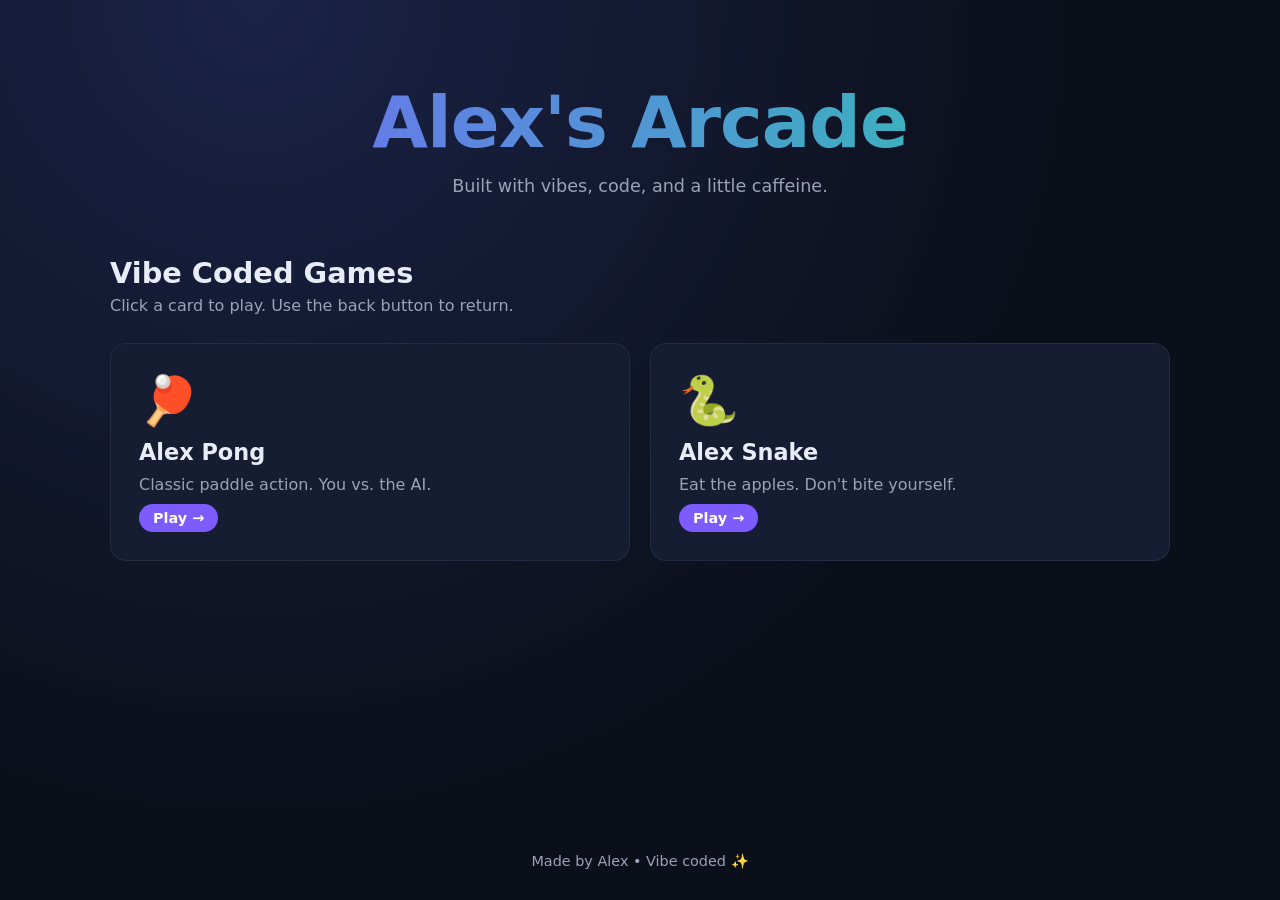
==== index.html @ a5bab1c7 "Alex's Arcade: landing page with Pong and Snake Co-Authored-By: Claude Opus 4.7 <noreply@anthropic.c" ====
<!DOCTYPE html>
<html lang="en">
<head>
  <meta charset="UTF-8" />
  <meta name="viewport" content="width=device-width, initial-scale=1.0" />
  <title>Alex's Arcade</title>
  <link rel="stylesheet" href="styles.css" />
</head>
<body>
  <header class="hero">
    <h1 class="title">Alex's Arcade</h1>
    <p class="subtitle">Built with vibes, code, and a little caffeine.</p>
  </header>

  <main>
    <section class="category">
      <h2>Vibe Coded Games</h2>
      <p class="category-desc">Click a card to play. Use the back button to return.</p>

      <div class="card-grid">
        <a class="card" href="pong.html">
          <div class="card-icon">🏓</div>
          <h3>Alex Pong</h3>
          <p>Classic paddle action. You vs. the AI.</p>
          <span class="play-tag">Play →</span>
        </a>

        <a class="card" href="snake.html">
          <div class="card-icon">🐍</div>
          <h3>Alex Snake</h3>
          <p>Eat the apples. Don't bite yourself.</p>
          <span class="play-tag">Play →</span>
        </a>
      </div>
    </section>
  </main>

  <footer>
    <p>Made by Alex • Vibe coded ✨</p>
  </footer>
</body>
</html>
---- styles.css ----
:root {
  --bg: #0b0f1a;
  --bg-2: #131a2c;
  --accent: #7c5cff;
  --accent-2: #25d0a8;
  --text: #e8ecf7;
  --muted: #9aa3b8;
  --card: #161d33;
  --card-hover: #1d2647;
}

* { box-sizing: border-box; margin: 0; padding: 0; }

body {
  font-family: 'Segoe UI', system-ui, -apple-system, sans-serif;
  background: radial-gradient(circle at 20% 0%, #1b2347 0%, var(--bg) 60%);
  color: var(--text);
  min-height: 100vh;
  display: flex;
  flex-direction: column;
}

.hero {
  text-align: center;
  padding: 80px 20px 40px;
}

.title {
  font-size: clamp(2.5rem, 6vw, 4.5rem);
  background: linear-gradient(90deg, var(--accent), var(--accent-2));
  -webkit-background-clip: text;
  background-clip: text;
  color: transparent;
  letter-spacing: -1px;
}

.subtitle {
  color: var(--muted);
  margin-top: 12px;
  font-size: 1.1rem;
}

main {
  flex: 1;
  max-width: 1100px;
  width: 100%;
  margin: 0 auto;
  padding: 20px;
}

.category h2 {
  font-size: 1.8rem;
  margin-bottom: 6px;
}

.category-desc {
  color: var(--muted);
  margin-bottom: 28px;
}

.card-grid {
  display: grid;
  grid-template-columns: repeat(auto-fit, minmax(260px, 1fr));
  gap: 20px;
}

.card {
  background: var(--card);
  border: 1px solid rgba(255, 255, 255, 0.06);
  border-radius: 16px;
  padding: 28px;
  text-decoration: none;
  color: var(--text);
  transition: transform 0.18s ease, background 0.18s ease, border-color 0.18s ease;
  display: flex;
  flex-direction: column;
  gap: 10px;
}

.card:hover {
  transform: translateY(-4px);
  background: var(--card-hover);
  border-color: var(--accent);
}

.card-icon {
  font-size: 3rem;
}

.card h3 { font-size: 1.4rem; }
.card p { color: var(--muted); }

.play-tag {
  margin-top: auto;
  align-self: flex-start;
  background: var(--accent);
  color: white;
  padding: 6px 14px;
  border-radius: 999px;
  font-weight: 600;
  font-size: 0.9rem;
}

footer {
  text-align: center;
  color: var(--muted);
  padding: 30px 20px;
  font-size: 0.9rem;
}

/* Game pages */
.game-page {
  display: flex;
  flex-direction: column;
  align-items: center;
  padding: 40px 20px;
}

.back-link {
  align-self: flex-start;
  color: var(--muted);
  text-decoration: none;
  margin-bottom: 20px;
  font-size: 0.95rem;
}
.back-link:hover { color: var(--accent); }

.game-title {
  font-size: 2.2rem;
  margin-bottom: 6px;
  background: linear-gradient(90deg, var(--accent), var(--accent-2));
  -webkit-background-clip: text;
  background-clip: text;
  color: transparent;
}

.game-instructions {
  color: var(--muted);
  margin-bottom: 20px;
  text-align: center;
}

canvas {
  background: #050810;
  border: 2px solid var(--accent);
  border-radius: 12px;
  box-shadow: 0 0 40px rgba(124, 92, 255, 0.25);
  display: block;
  max-width: 100%;
}

.scoreboard {
  display: flex;
  gap: 30px;
  margin-bottom: 16px;
  font-size: 1.1rem;
}
.scoreboard span { color: var(--accent-2); font-weight: 700; }

.game-container { width: 100%; max-width: 720px; }
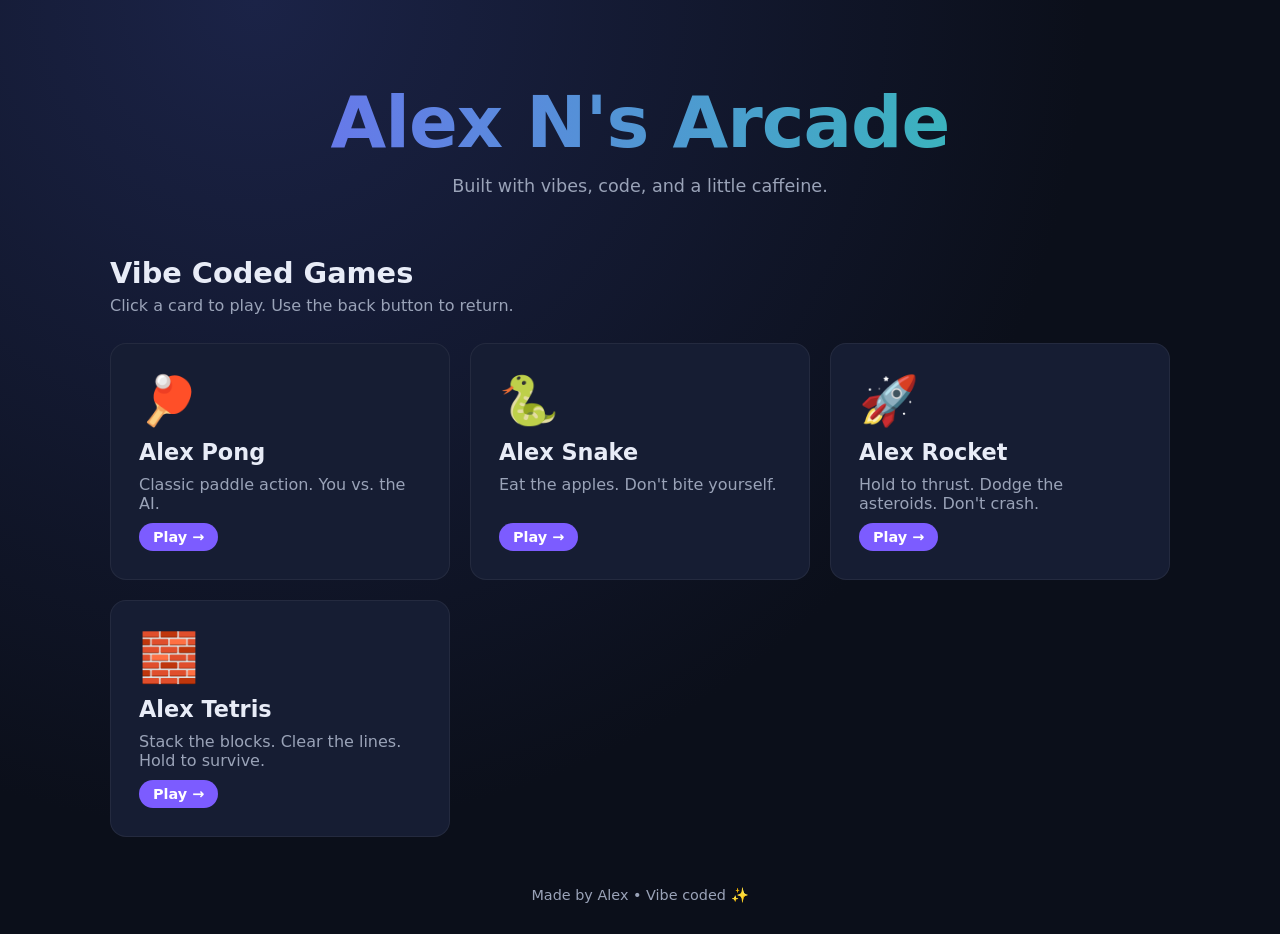
==== commit 9302d134: "Add Alex Rocket (Flappy Bird) and Alex Tetris games - Alex Rocket: spaceship thrust mechanic, astero" ====
--- a/index.html
+++ b/index.html
@@ -8,7 +8,7 @@
 </head>
 <body>
   <header class="hero">
-    <h1 class="title">Alex's Arcade</h1>
+    <h1 class="title">Alex N's Arcade</h1>
     <p class="subtitle">Built with vibes, code, and a little caffeine.</p>
   </header>
 
@@ -31,6 +31,20 @@
           <p>Eat the apples. Don't bite yourself.</p>
           <span class="play-tag">Play →</span>
         </a>
+
+        <a class="card" href="flappy.html">
+          <div class="card-icon">🚀</div>
+          <h3>Alex Rocket</h3>
+          <p>Hold to thrust. Dodge the asteroids. Don't crash.</p>
+          <span class="play-tag">Play →</span>
+        </a>
+
+        <a class="card" href="tetris.html">
+          <div class="card-icon">🧱</div>
+          <h3>Alex Tetris</h3>
+          <p>Stack the blocks. Clear the lines. Hold to survive.</p>
+          <span class="play-tag">Play →</span>
+        </a>
       </div>
     </section>
   </main>
